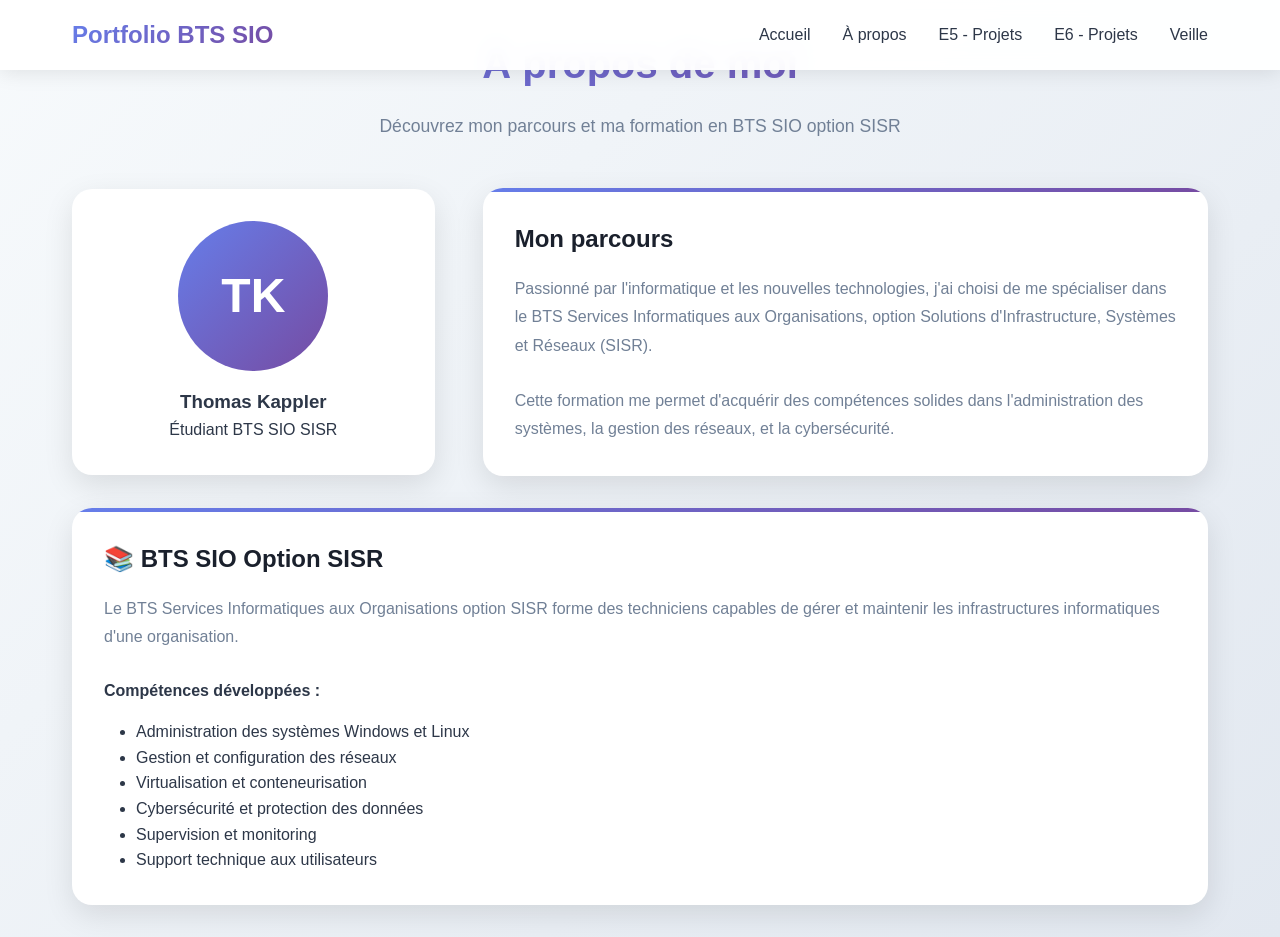
==== about.html @ 9061f952 "Add files via upload" ====
<!DOCTYPE html>
<html lang="fr">
<head>
    <meta charset="UTF-8">
    <meta name="viewport" content="width=device-width, initial-scale=1.0">
    <title>À propos - Portfolio BTS SIO</title>
    <link rel="stylesheet" href="styles.css">
</head>
<body>
    <!-- Navigation -->
    <nav class="navbar">
        <div class="nav-container">
            <div class="logo">Portfolio BTS SIO</div>
            <div class="nav-toggle" onclick="toggleMobileNav()">
                <span></span>
                <span></span>
                <span></span>
            </div>
            <ul class="nav-menu">
                <li><a href="index.html" class="nav-link">Accueil</a></li>
                <li><a href="about.html" class="nav-link active">À propos</a></li>
                <li><a href="e5.html" class="nav-link">E5 - Projets</a></li>
                <li><a href="e6.html" class="nav-link">E6 - Projets</a></li>
                <li><a href="veille.html" class="nav-link">Veille</a></li>
            </ul>
        </div>
    </nav>

    <div class="container">
        <div class="section-header">
            <h2>À propos de moi</h2>
            <p>Découvrez mon parcours et ma formation en BTS SIO option SISR</p>
        </div>
        <div class="about-content">
            <div class="profile-card">
                <div class="profile-img">TK</div>
                <h3>Thomas Kappler</h3>
                <p>Étudiant BTS SIO SISR</p>
            </div>
            <div class="card">
                <h3>Mon parcours</h3>
                <p>Passionné par l'informatique et les nouvelles technologies, j'ai choisi de me spécialiser dans le BTS Services Informatiques aux Organisations, option Solutions d'Infrastructure, Systèmes et Réseaux (SISR).</p>
                <br>
                <p>Cette formation me permet d'acquérir des compétences solides dans l'administration des systèmes, la gestion des réseaux, et la cybersécurité.</p>
            </div>
        </div>
        
        <div class="card">
            <h3>📚 BTS SIO Option SISR</h3>
            <p>Le BTS Services Informatiques aux Organisations option SISR forme des techniciens capables de gérer et maintenir les infrastructures informatiques d'une organisation.</p>
            <br>
            <h4>Compétences développées :</h4>
            <ul style="margin-left: 2rem; margin-top: 1rem;">
                <li>Administration des systèmes Windows et Linux</li>
                <li>Gestion et configuration des réseaux</li>
                <li>Virtualisation et conteneurisation</li>
                <li>Cybersécurité et protection des données</li>
                <li>Supervision et monitoring</li>
                <li>Support technique aux utilisateurs</li>
            </ul>
        </div>
    </div>

    <script src="scripts.js"></script>
</body>
</html>
---- styles.css ----
* {
    margin: 0;
    padding: 0;
    box-sizing: border-box;
}

:root {
    --primary: #667eea;
    --primary-dark: #5a67d8;
    --secondary: #764ba2;
    --accent: #f093fb;
    --dark: #1a202c;
    --gray: #2d3748;
    --light-gray: #f7fafc;
    --text: #2d3748;
    --text-light: #718096;
    --white: #ffffff;
}

body {
    font-family: 'Segoe UI', Tahoma, Geneva, Verdana, sans-serif;
    line-height: 1.6;
    color: var(--text);
    background: linear-gradient(135deg, var(--light-gray) 0%, #e2e8f0 100%);
}

/* Navigation */
.navbar {
    position: fixed;
    top: 0;
    width: 100%;
    background: rgba(255, 255, 255, 0.95);
    backdrop-filter: blur(10px);
    z-index: 1000;
    padding: 1rem 0;
    box-shadow: 0 2px 20px rgba(0, 0, 0, 0.1);
    transition: all 0.3s ease;
}

.nav-container {
    max-width: 1200px;
    margin: 0 auto;
    display: flex;
    justify-content: space-between;
    align-items: center;
    padding: 0 2rem;
}

.logo {
    font-size: 1.5rem;
    font-weight: bold;
    background: linear-gradient(135deg, var(--primary), var(--secondary));
    -webkit-background-clip: text;
    -webkit-text-fill-color: transparent;
    background-clip: text;
}

.nav-menu {
    display: flex;
    list-style: none;
    gap: 2rem;
}

.nav-link {
    text-decoration: none;
    color: var(--text);
    font-weight: 500;
    transition: all 0.3s ease;
    position: relative;
}

.nav-link:hover {
    color: var(--primary);
    transform: translateY(-2px);
}

.nav-link::after {
    content: '';
    position: absolute;
    bottom: -5px;
    left: 0;
    width: 0;
    height: 2px;
    background: linear-gradient(135deg, var(--primary), var(--secondary));
    transition: width 0.3s ease;
}

.nav-link:hover::after {
    width: 100%;
}

/* Pages */
.page {
    display: none;
    min-height: 100vh;
    padding-top: 80px;
}

.page.active {
    display: block;
}

.container {
    max-width: 1200px;
    margin: 0 auto;
    padding: 2rem;
}

/* Home Page */
.hero {
    text-align: center;
    padding: 4rem 0;
    background: linear-gradient(135deg, var(--primary), var(--secondary));
    color: white;
    margin: -80px -2rem 4rem -2rem;
    position: relative;
    overflow: hidden;
}

.hero::before {
    content: '';
    position: absolute;
    top: 0;
    left: 0;
    right: 0;
    bottom: 0;
    background: url('data:image/svg+xml,<svg xmlns="http://www.w3.org/2000/svg" viewBox="0 0 100 100"><defs><pattern id="grid" width="10" height="10" patternUnits="userSpaceOnUse"><path d="M 10 0 L 0 0 0 10" fill="none" stroke="rgba(255,255,255,0.1)" stroke-width="0.5"/></pattern></defs><rect width="100" height="100" fill="url(%23grid)"/></svg>');
    opacity: 0.3;
}

.hero-content {
    position: relative;
    z-index: 1;
    padding-top: 80px;
}

.hero h1 {
    font-size: 3.5rem;
    margin-bottom: 1rem;
    font-weight: 700;
    text-shadow: 2px 2px 4px rgba(0, 0, 0, 0.3);
}

.hero p {
    font-size: 1.2rem;
    opacity: 0.9;
    margin-bottom: 2rem;
}

.cta-button {
    display: inline-block;
    padding: 1rem 2rem;
    background: rgba(255, 255, 255, 0.2);
    color: white;
    text-decoration: none;
    border-radius: 50px;
    font-weight: 600;
    transition: all 0.3s ease;
    backdrop-filter: blur(10px);
    border: 2px solid rgba(255, 255, 255, 0.3);
}

.cta-button:hover {
    background: rgba(255, 255, 255, 0.3);
    transform: translateY(-3px);
    box-shadow: 0 10px 30px rgba(0, 0, 0, 0.2);
}

/* Cards */
.card-grid {
    display: grid;
    grid-template-columns: repeat(auto-fit, minmax(300px, 1fr));
    gap: 2rem;
    margin: 2rem 0;
}

.card {
    background: white;
    border-radius: 20px;
    padding: 2rem;
    box-shadow: 0 10px 30px rgba(0, 0, 0, 0.1);
    transition: all 0.3s ease;
    position: relative;
    overflow: hidden;
}

.card::before {
    content: '';
    position: absolute;
    top: 0;
    left: 0;
    right: 0;
    height: 4px;
    background: linear-gradient(135deg, var(--primary), var(--secondary));
}

.card:hover {
    transform: translateY(-10px);
    box-shadow: 0 20px 40px rgba(0, 0, 0, 0.15);
}

/* Clickable cards styling */
.clickable-card {
    cursor: pointer;
    user-select: none;
}

.clickable-card:hover {
    transform: translateY(-10px) scale(1.02);
    box-shadow: 0 25px 50px rgba(0, 0, 0, 0.2);
}

.clickable-card:active {
    transform: translateY(-5px) scale(1.01);
    transition: all 0.1s ease;
}

.card h3 {
    font-size: 1.5rem;
    margin-bottom: 1rem;
    color: var(--dark);
}

.card p {
    color: var(--text-light);
    line-height: 1.8;
}

/* Section Headers */
.section-header {
    text-align: center;
    margin-bottom: 3rem;
}

.section-header h2 {
    font-size: 2.5rem;
    margin-bottom: 1rem;
    background: linear-gradient(135deg, var(--primary), var(--secondary));
    -webkit-background-clip: text;
    -webkit-text-fill-color: transparent;
    background-clip: text;
}

.section-header p {
    font-size: 1.1rem;
    color: var(--text-light);
    max-width: 600px;
    margin: 0 auto;
}

/* Project Cards */
.project-card {
    background: white;
    border-radius: 15px;
    overflow: hidden;
    box-shadow: 0 10px 30px rgba(0, 0, 0, 0.1);
    transition: all 0.3s ease;
    margin-bottom: 2rem;
}

.project-card:hover {
    transform: translateY(-5px);
    box-shadow: 0 20px 40px rgba(0, 0, 0, 0.15);
}

.project-header {
    background: linear-gradient(135deg, var(--primary), var(--secondary));
    color: white;
    padding: 1.5rem;
}

.project-content {
    padding: 2rem;
}

.tech-stack {
    display: flex;
    flex-wrap: wrap;
    gap: 0.5rem;
    margin-top: 1rem;
}

.tech-tag {
    background: linear-gradient(135deg, var(--primary), var(--secondary));
    color: white;
    padding: 0.3rem 0.8rem;
    border-radius: 20px;
    font-size: 0.8rem;
    font-weight: 500;
}

/* About Section */
.about-content {
    display: grid;
    grid-template-columns: 1fr 2fr;
    gap: 3rem;
    align-items: center;
    margin: 2rem 0;
}

.profile-card {
    background: white;
    border-radius: 20px;
    padding: 2rem;
    text-align: center;
    box-shadow: 0 10px 30px rgba(0, 0, 0, 0.1);
}

.profile-img {
    width: 150px;
    height: 150px;
    border-radius: 50%;
    background: linear-gradient(135deg, var(--primary), var(--secondary));
    margin: 0 auto 1rem;
    display: flex;
    align-items: center;
    justify-content: center;
    font-size: 3rem;
    color: white;
    font-weight: bold;
}

/* Veille Section */
.veille-method {
    background: white;
    border-radius: 15px;
    padding: 2rem;
    margin: 2rem 0;
    box-shadow: 0 10px 30px rgba(0, 0, 0, 0.1);
}

.method-step {
    display: flex;
    align-items: center;
    margin: 1.5rem 0;
    padding: 1rem;
    border-radius: 10px;
    background: var(--light-gray);
}

.step-number {
    background: linear-gradient(135deg, var(--primary), var(--secondary));
    color: white;
    width: 40px;
    height: 40px;
    border-radius: 50%;
    display: flex;
    align-items: center;
    justify-content: center;
    font-weight: bold;
    margin-right: 1rem;
    flex-shrink: 0;
}

/* Mobile Navigation */
.nav-toggle {
    display: none;
    flex-direction: column;
    cursor: pointer;
    padding: 0.5rem;
}

.nav-toggle span {
    width: 25px;
    height: 3px;
    background: var(--text);
    margin: 3px 0;
    transition: 0.3s;
    border-radius: 2px;
}

.nav-toggle.active span:nth-child(1) {
    transform: rotate(-45deg) translate(-5px, 6px);
}

.nav-toggle.active span:nth-child(2) {
    opacity: 0;
}

.nav-toggle.active span:nth-child(3) {
    transform: rotate(45deg) translate(-5px, -6px);
}

/* Responsive */
@media (max-width: 768px) {
    .nav-container {
        padding: 0 1rem;
    }

    .nav-toggle {
        display: flex;
    }

    .nav-menu {
        position: fixed;
        top: 70px;
        left: -100%;
        width: 100%;
        height: calc(100vh - 70px);
        background: rgba(255, 255, 255, 0.98);
        backdrop-filter: blur(10px);
        flex-direction: column;
        justify-content: flex-start;
        align-items: center;
        padding-top: 2rem;
        gap: 2rem;
        transition: left 0.3s ease;
        box-shadow: 0 5px 20px rgba(0, 0, 0, 0.1);
    }

    .nav-menu.active {
        left: 0;
    }

    .nav-link {
        font-size: 1.2rem;
        padding: 1rem;
        border-radius: 10px;
        width: 80%;
        text-align: center;
        background: rgba(102, 126, 234, 0.1);
    }

    .container {
        padding: 1rem;
    }

    .hero {
        margin: -80px -1rem 2rem -1rem;
        padding: 2rem 0;
    }

    .hero h1 {
        font-size: 2.2rem;
        margin-bottom: 0.5rem;
    }

    .hero p {
        font-size: 1rem;
        margin-bottom: 1.5rem;
        padding: 0 1rem;
    }

    .hero-content {
        padding-top: 60px;
    }

    .cta-button {
        padding: 0.8rem 1.5rem;
        font-size: 0.9rem;
    }

    .about-content {
        grid-template-columns: 1fr;
        text-align: center;
        gap: 2rem;
    }

    .profile-img {
        width: 120px;
        height: 120px;
        font-size: 2.5rem;
    }

    .card-grid {
        grid-template-columns: 1fr;
        gap: 1.5rem;
    }

    .card {
        padding: 1.5rem;
    }

    .card h3 {
        font-size: 1.3rem;
    }

    .section-header h2 {
        font-size: 2rem;
    }

    .section-header p {
        font-size: 1rem;
        padding: 0 1rem;
    }

    .project-card {
        margin-bottom: 1.5rem;
    }

    .project-header {
        padding: 1.2rem;
    }

    .project-header h3 {
        font-size: 1.3rem;
    }

    .project-content {
        padding: 1.5rem;
    }

    .project-content p {
        font-size: 0.95rem;
    }

    .project-content ul {
        margin-left: 1.5rem;
    }

    .tech-stack {
        gap: 0.3rem;
    }

    .tech-tag {
        font-size: 0.75rem;
        padding: 0.25rem 0.6rem;
    }

    .veille-method {
        padding: 1.5rem;
        margin: 1.5rem 0;
    }

    .method-step {
        flex-direction: column;
        text-align: center;
        padding: 1rem;
        margin: 1rem 0;
    }

    .step-number {
        margin-right: 0;
        margin-bottom: 1rem;
    }

    .method-step h4 {
        font-size: 1.1rem;
        margin-bottom: 0.5rem;
    }

    .method-step p {
        font-size: 0.9rem;
    }
}

/* Extra small screens */
@media (max-width: 480px) {
    .hero h1 {
        font-size: 1.8rem;
    }

    .logo {
        font-size: 1.3rem;
    }

    .nav-link {
        font-size: 1.1rem;
    }

    .section-header h2 {
        font-size: 1.8rem;
    }

    .card {
        padding: 1.2rem;
    }

    .project-content {
        padding: 1.2rem;
    }

    .about-content {
        gap: 1.5rem;
    }

    .profile-img {
        width: 100px;
        height: 100px;
        font-size: 2rem;
    }
}

/* Animations */
@keyframes fadeInUp {
    from {
        opacity: 0;
        transform: translateY(30px);
    }
    to {
        opacity: 1;
        transform: translateY(0);
    }
}

.fade-in {
    animation: fadeInUp 0.6s ease forwards;
}
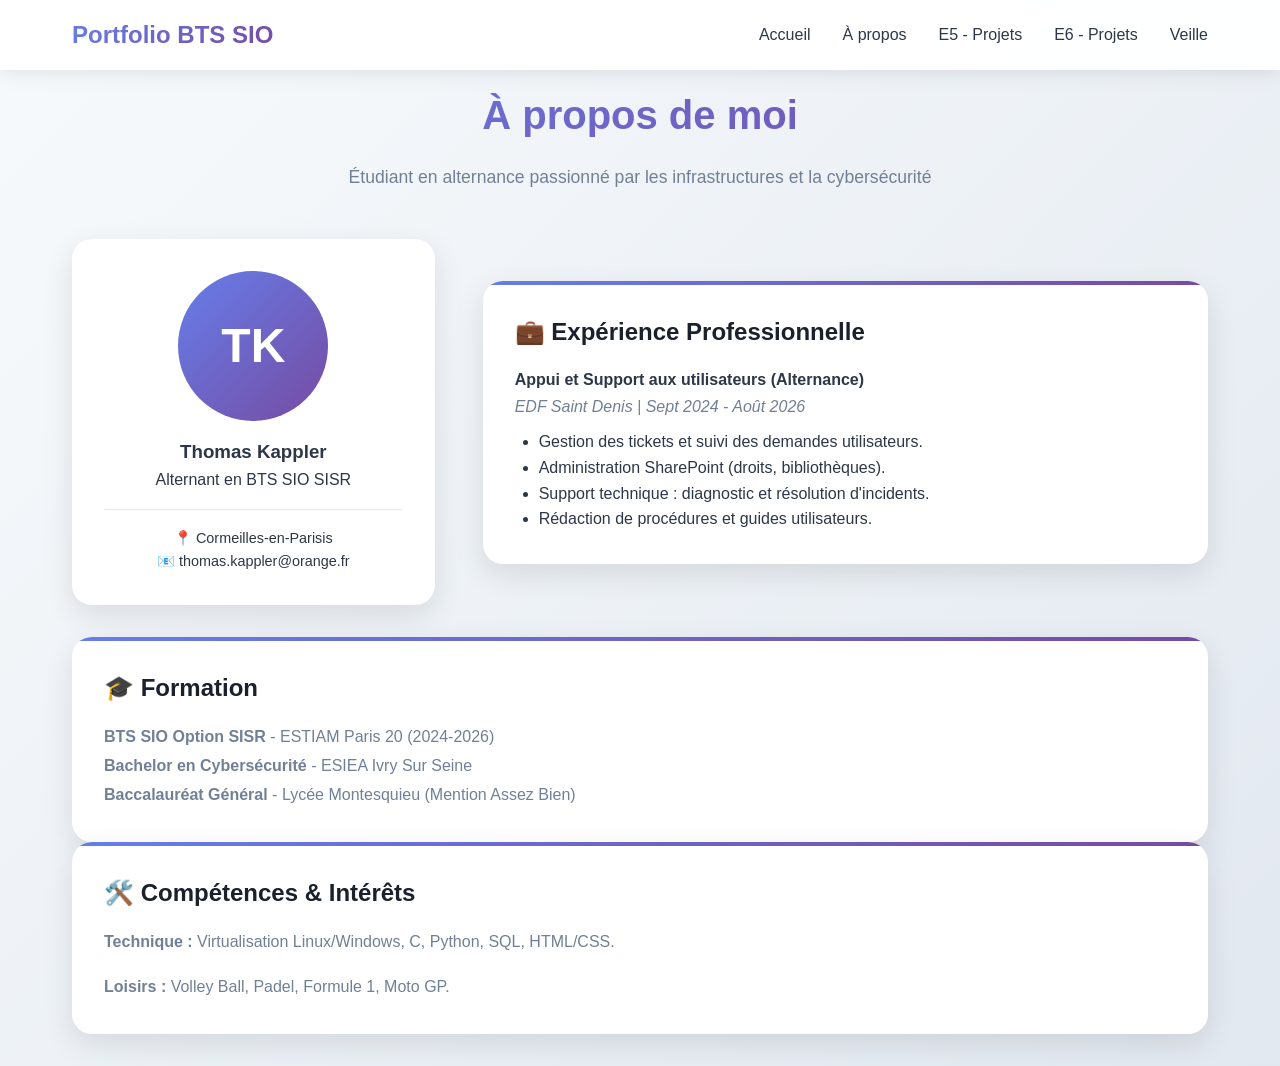
==== commit 5c4823f6: "Add files via upload" ====
--- a/about.html
+++ b/about.html
@@ -3,19 +3,13 @@
 <head>
     <meta charset="UTF-8">
     <meta name="viewport" content="width=device-width, initial-scale=1.0">
-    <title>À propos - Portfolio BTS SIO</title>
+    <title>À propos - Thomas Kappler</title>
     <link rel="stylesheet" href="styles.css">
 </head>
 <body>
-    <!-- Navigation -->
     <nav class="navbar">
         <div class="nav-container">
             <div class="logo">Portfolio BTS SIO</div>
-            <div class="nav-toggle" onclick="toggleMobileNav()">
-                <span></span>
-                <span></span>
-                <span></span>
-            </div>
             <ul class="nav-menu">
                 <li><a href="index.html" class="nav-link">Accueil</a></li>
                 <li><a href="about.html" class="nav-link active">À propos</a></li>
@@ -25,42 +19,51 @@
             </ul>
         </div>
     </nav>
-
+	<br>
+	<br>
     <div class="container">
         <div class="section-header">
             <h2>À propos de moi</h2>
-            <p>Découvrez mon parcours et ma formation en BTS SIO option SISR</p>
+            <p>Étudiant en alternance passionné par les infrastructures et la cybersécurité</p>
         </div>
+
         <div class="about-content">
             <div class="profile-card">
                 <div class="profile-img">TK</div>
                 <h3>Thomas Kappler</h3>
-                <p>Étudiant BTS SIO SISR</p>
+                <p>Alternant en BTS SIO SISR</p>
+                <hr style="margin: 1rem 0; opacity: 0.2;">
+                <p style="font-size: 0.9rem;">📍 Cormeilles-en-Parisis</p>
+                <p style="font-size: 0.9rem;">📧 thomas.kappler@orange.fr</p>
             </div>
+
             <div class="card">
-                <h3>Mon parcours</h3>
-                <p>Passionné par l'informatique et les nouvelles technologies, j'ai choisi de me spécialiser dans le BTS Services Informatiques aux Organisations, option Solutions d'Infrastructure, Systèmes et Réseaux (SISR).</p>
-                <br>
-                <p>Cette formation me permet d'acquérir des compétences solides dans l'administration des systèmes, la gestion des réseaux, et la cybersécurité.</p>
+                <h3>💼 Expérience Professionnelle</h3>
+                <div style="margin-top: 1rem;">
+                    <h4>Appui et Support aux utilisateurs (Alternance)</h4>
+                    <p><em>EDF Saint Denis | Sept 2024 - Août 2026</em></p>
+                    <ul style="margin-left: 1.5rem; margin-top: 0.5rem;">
+                        <li>Gestion des tickets et suivi des demandes utilisateurs.</li>
+                        <li>Administration SharePoint (droits, bibliothèques).</li>
+                        <li>Support technique : diagnostic et résolution d'incidents.</li>
+                        <li>Rédaction de procédures et guides utilisateurs.</li>
+                    </ul>
+                </div>
             </div>
         </div>
-        
+
         <div class="card">
-            <h3>📚 BTS SIO Option SISR</h3>
-            <p>Le BTS Services Informatiques aux Organisations option SISR forme des techniciens capables de gérer et maintenir les infrastructures informatiques d'une organisation.</p>
-            <br>
-            <h4>Compétences développées :</h4>
-            <ul style="margin-left: 2rem; margin-top: 1rem;">
-                <li>Administration des systèmes Windows et Linux</li>
-                <li>Gestion et configuration des réseaux</li>
-                <li>Virtualisation et conteneurisation</li>
-                <li>Cybersécurité et protection des données</li>
-                <li>Supervision et monitoring</li>
-                <li>Support technique aux utilisateurs</li>
-            </ul>
+            <h3>🎓 Formation</h3>
+            <p><strong>BTS SIO Option SISR</strong> - ESTIAM Paris 20 (2024-2026)</p>
+            <p><strong>Bachelor en Cybersécurité</strong> - ESIEA Ivry Sur Seine</p>
+            <p><strong>Baccalauréat Général</strong> - Lycée Montesquieu (Mention Assez Bien)</p>
+        </div>
+
+        <div class="card">
+            <h3>🛠️ Compétences & Intérêts</h3>
+            <p><strong>Technique :</strong> Virtualisation Linux/Windows, C, Python, SQL, HTML/CSS.</p>
+            <p style="margin-top: 1rem;"><strong>Loisirs :</strong> Volley Ball, Padel, Formule 1, Moto GP.</p>
         </div>
     </div>
-
-    <script src="scripts.js"></script>
 </body>
 </html>
--- a/styles.css
+++ b/styles.css
@@ -26,7 +26,7 @@
 
 /* Navigation */
 .navbar {
-    position: fixed;
+    position: absolute;
     top: 0;
     width: 100%;
     background: rgba(255, 255, 255, 0.95);
